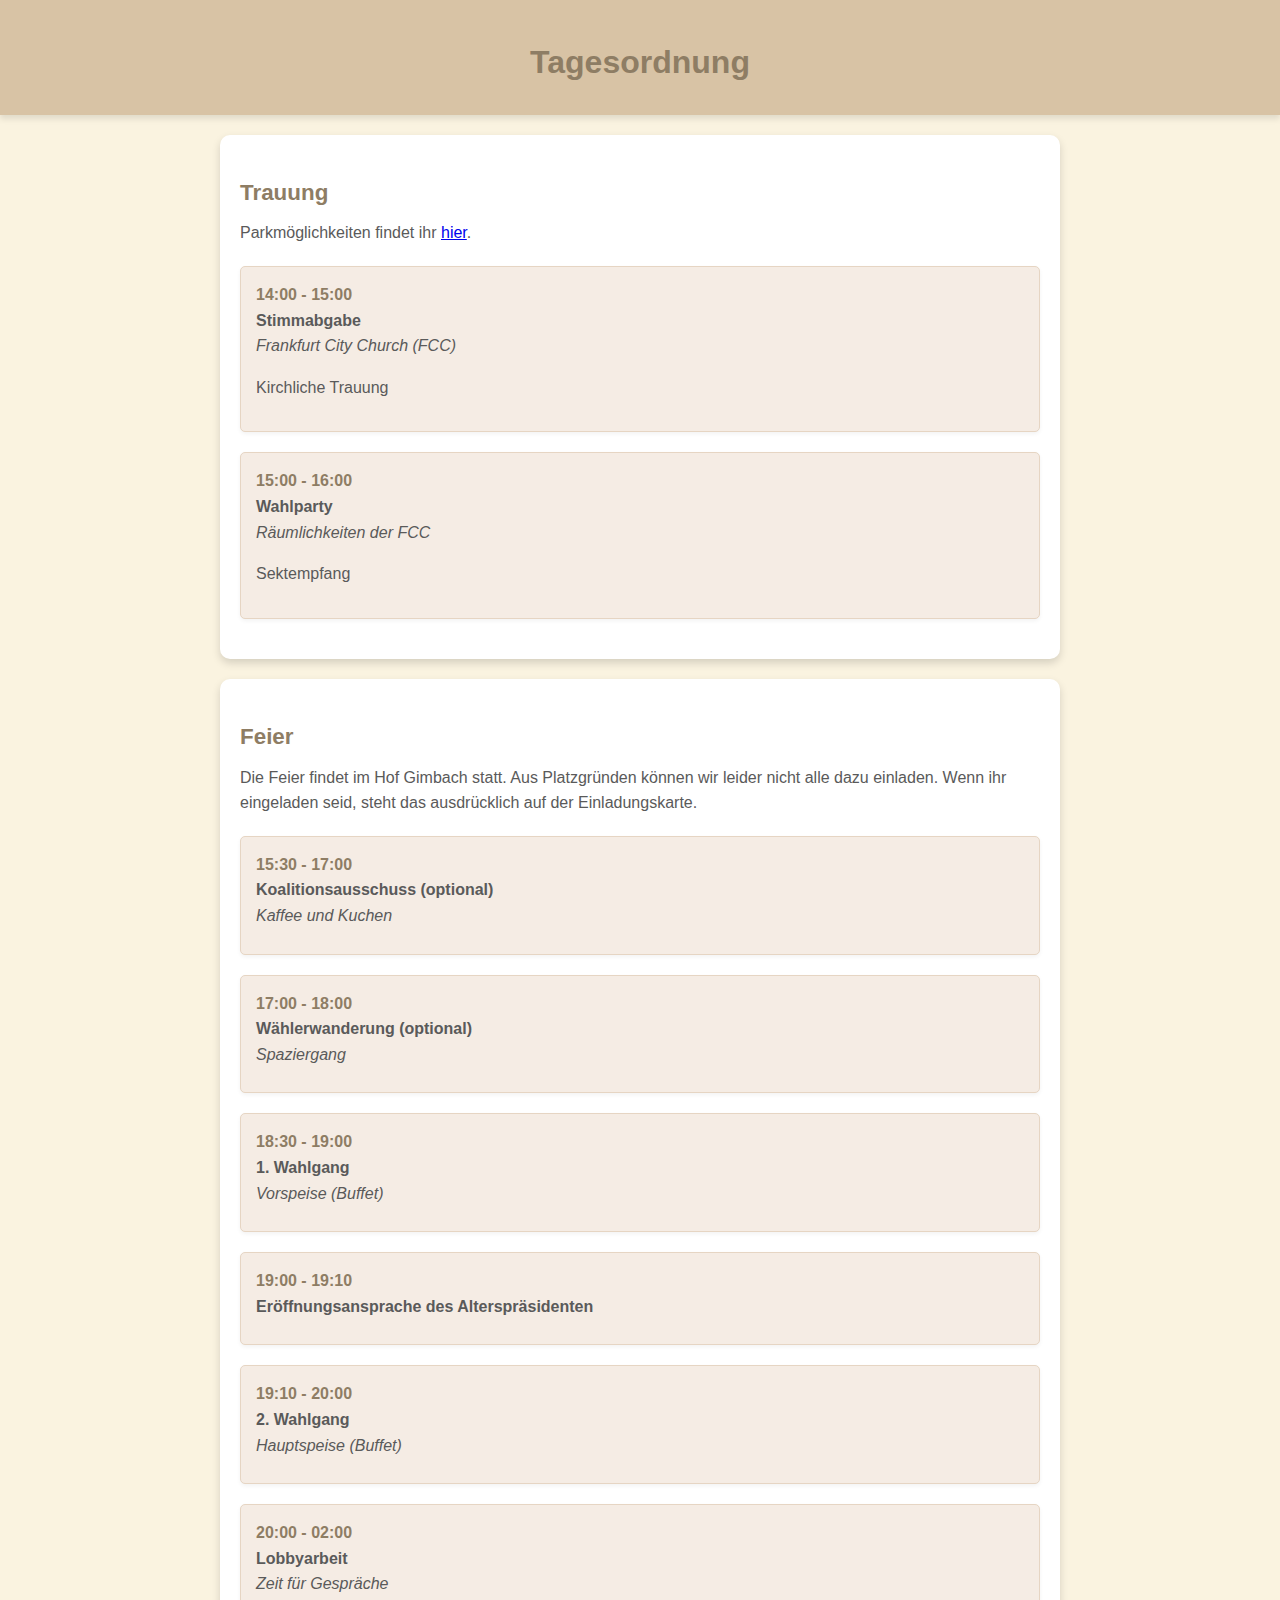
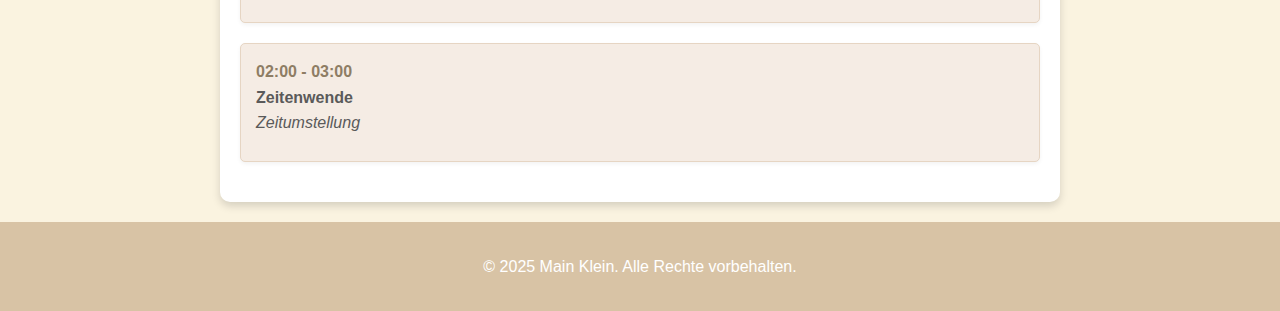
==== html/agenda.html @ e154f995 "initial commit" ====
<!DOCTYPE html>
<html lang="de">
<head>
    <meta charset="UTF-8">
    <meta name="viewport" content="width=device-width, initial-scale=1.0">
    <title>Tagesordnung</title>
    <link rel="stylesheet" type="text/css" href="../css/list.css"/>
    <link rel="stylesheet" type="text/css" href="../css/common.css"/>
</head>
<body>
    <header>
        <h1>Tagesordnung</h1>
    </header>


    <div class="container">
        <h2>Trauung</h2>
        Parkmöglichkeiten findet ihr <a href="./parking.html" target="_blank">hier</a>.
        <ul class="list">
            <li>
                <div class="item">
                    <span class="item-h1">14:00 - 15:00</span><br>
                    <span class="item-h2">Stimmabgabe</span><br>
                    <span class="item-h3">Frankfurt City Church (FCC)</span><br>
                    <p>Kirchliche Trauung</p>
                </div>
            </li>
            <li>
                <div class="item">
                    <span class="item-h1">15:00 - 16:00</span><br>
                    <span class="item-h2">Wahlparty</span><br>
                    <span class="item-h3">Räumlichkeiten der FCC</span><br>
                    <p>Sektempfang</p>
                </div>
            </li>
        </ul>
    </div>
    <div class="container">
        <h2>Feier</h2>
        Die Feier findet im Hof Gimbach statt. 
        Aus Platzgründen können wir leider nicht alle dazu einladen. 
        Wenn ihr eingeladen seid, steht das ausdrücklich auf der Einladungskarte.<br>
        <ul class="list">
            <li>
                <div class="item">
                    <span class="item-h1">15:30 - 17:00</span><br>
                    <span class="item-h2">Koalitionsausschuss (optional)</span><br>
                    <span class="item-h3">Kaffee und Kuchen</span><br>
                </div>
            </li>
            <li>
                <div class="item">
                    <span class="item-h1">17:00 - 18:00</span><br>
                    <span class="item-h2">Wählerwanderung (optional)</span><br>
                    <span class="item-h3">Spaziergang</span><br>
                </div>
            </li>
            <li>
                <div class="item">
                    <span class="item-h1">18:30 - 19:00</span><br>
                    <span class="item-h2">1. Wahlgang</span><br>
                    <span class="item-h3">Vorspeise (Buffet)</span><br>
                </div>
            </li>
            <li>
                <div class="item">
                    <span class="item-h1">19:00 - 19:10</span><br>
                    <span class="item-h2">Eröffnungsansprache des Alterspräsidenten</span><br>
                </div>
            </li>
            <li>
                <div class="item">
                    <span class="item-h1">19:10 - 20:00</span><br>
                    <span class="item-h2">2. Wahlgang</span><br>
                    <span class="item-h3">Hauptspeise (Buffet)</span><br>
                </div>
            </li>
            <li>
                <div class="item">
                    <span class="item-h1">20:00 - 02:00</span><br>
                    <span class="item-h2">Lobbyarbeit</span><br>
                    <span class="item-h3">Zeit für Gespräche</span><br>
                </div>
            </li>
            <li>
                <div class="item">
                    <span class="item-h1">02:00 - 03:00</span><br>
                    <span class="item-h2">Zeitenwende</span><br>
                    <span class="item-h3">Zeitumstellung</span><br>
                </div>
            </li>
        </ul>
    </div>

    <footer>
        <p>&copy; 2025 Main Klein. Alle Rechte vorbehalten.</p>
    </footer>
</body>
</html>
---- css/list.css ----
.list {
    list-style: none;
    padding: 0;
}
.list li {
    margin: 20px 0;
    padding: 15px;
    border: 1px solid #e6d5c3;
    background: #f5ece4;
    border-radius: 5px;
    box-shadow: 0 2px 4px rgba(0, 0, 0, 0.05);
}
.item {
    margin-bottom: 10px;
}
.item-h1 {
    font-weight: bold;
    color: #8e7d64;
}
.item-h2 {
    font-weight: bold;
}
.item-h3 {
    font-style: italic;
    color: #5a5a5a;
}
---- css/common.css ----
body {
    font-family: Arial, sans-serif;
    line-height: 1.6;
    margin: 0;
    padding: 0;
    background-color: #faf3e0;
    color: #5a5a5a;
}
header {
    background-color: #d8c3a5;
    color: #ffffff;
    padding: 1rem 0;
    text-align: center;
    box-shadow: 0 4px 6px rgba(0, 0, 0, 0.1);
}
footer {
    text-align: center;
    padding: 1rem 0;
    background-color: #d8c3a5;
    color: #ffffff;
    margin-top: 20px;
}
.container {
    max-width: 800px;
    width: 80%;
    margin: 20px auto;
    background: #ffffff;
    padding: 20px;
    border-radius: 10px;
    box-shadow: 0 4px 8px rgba(0, 0, 0, 0.15);
}
h1, h2 {
    color: #8e7d64;
    font-weight: bold;
    margin-bottom: 10px;
}
h2 {
    font-size: 1.4rem;
    margin-top: 20px;
}
.highlight {
    background-color: #f5ece4;
    padding: 5px 10px;
    border-radius: 5px;
}
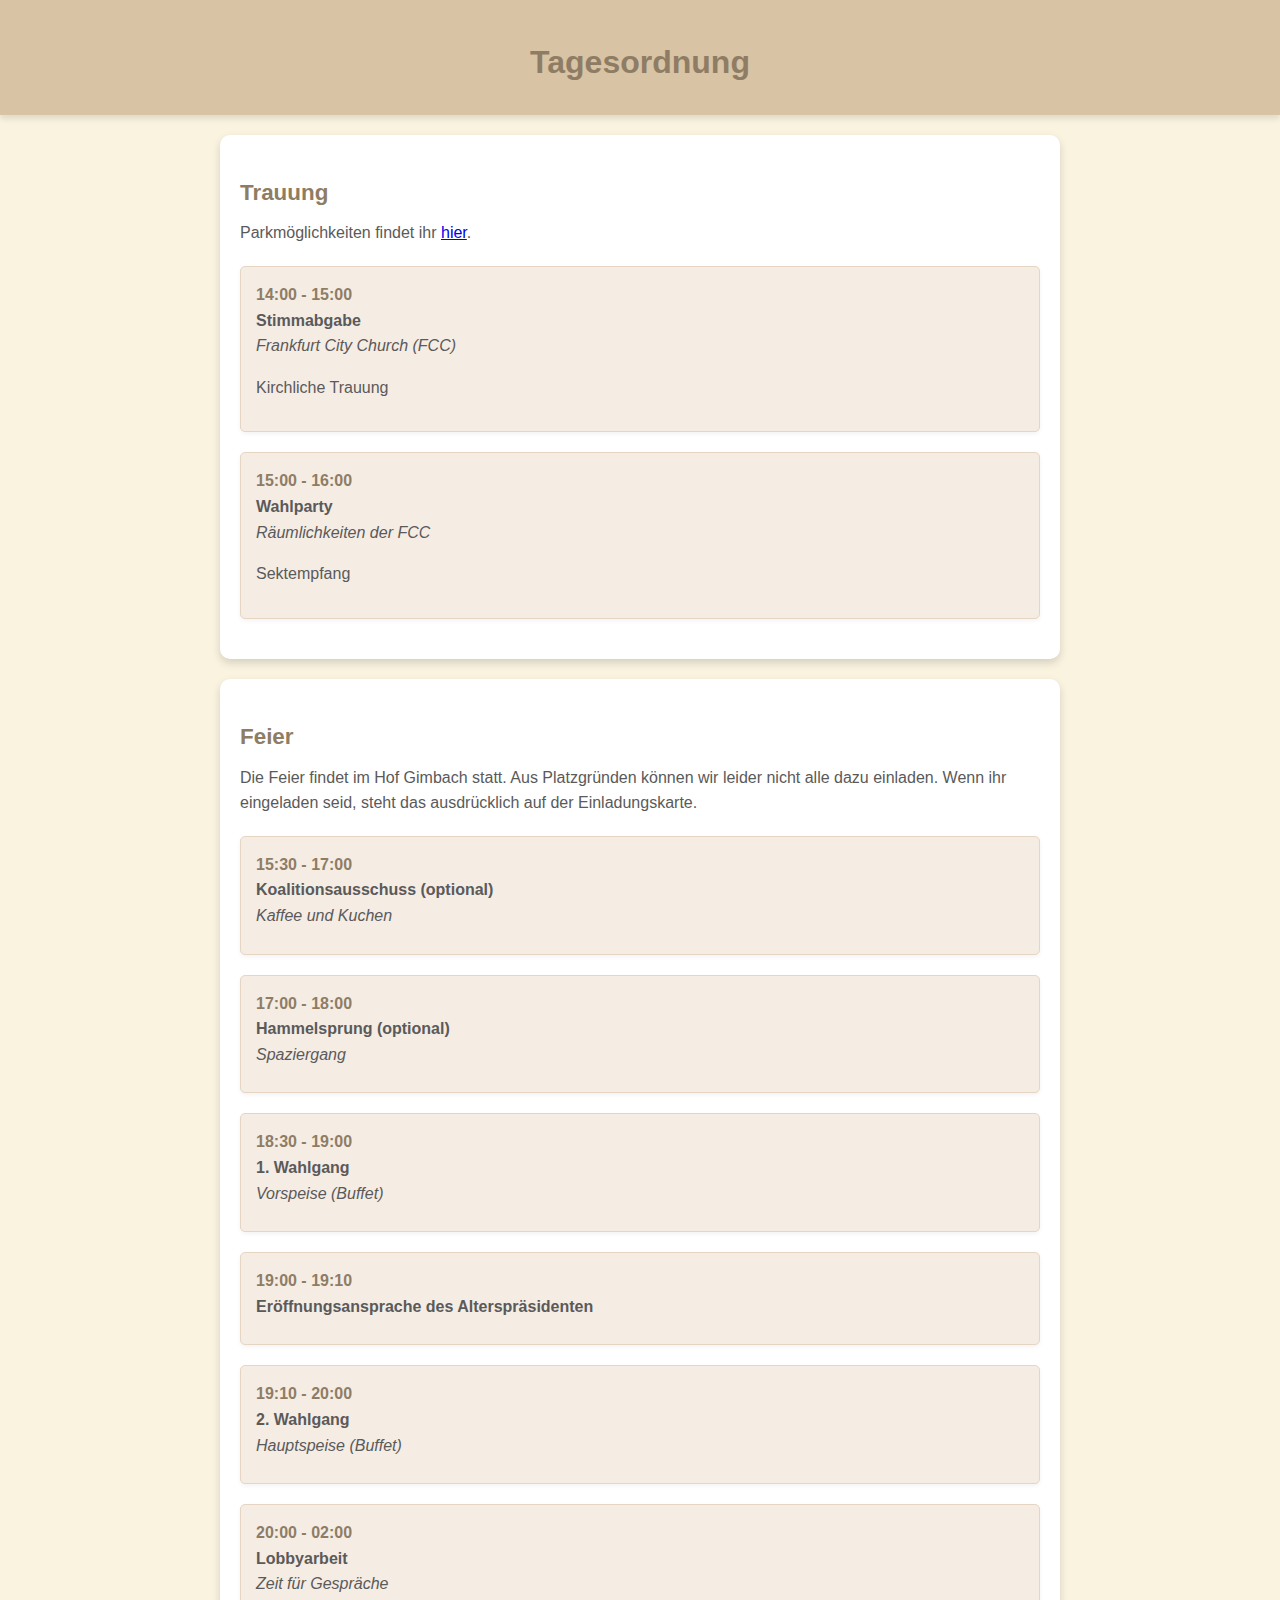
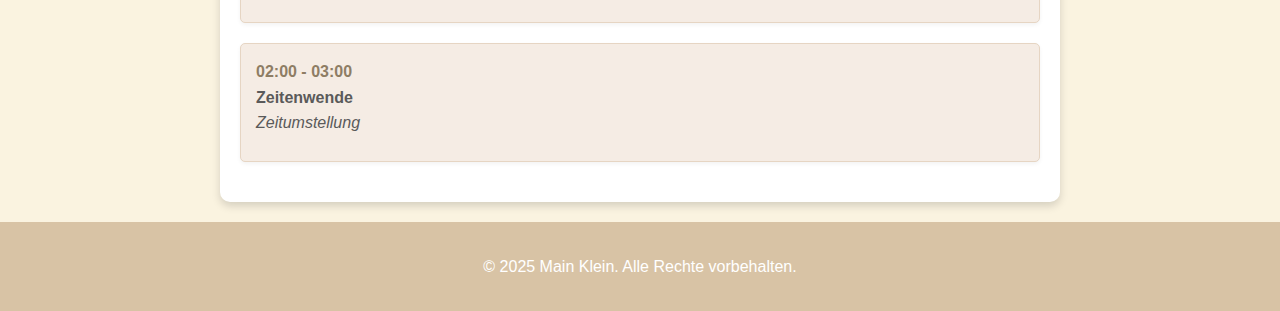
==== commit 59e4efa7: "renamed Hammelsrpung" ====
--- a/html/agenda.html
+++ b/html/agenda.html
@@ -51,7 +51,7 @@
             <li>
                 <div class="item">
                     <span class="item-h1">17:00 - 18:00</span><br>
-                    <span class="item-h2">Wählerwanderung (optional)</span><br>
+                    <span class="item-h2">Hammelsprung (optional)</span><br>
                     <span class="item-h3">Spaziergang</span><br>
                 </div>
             </li>
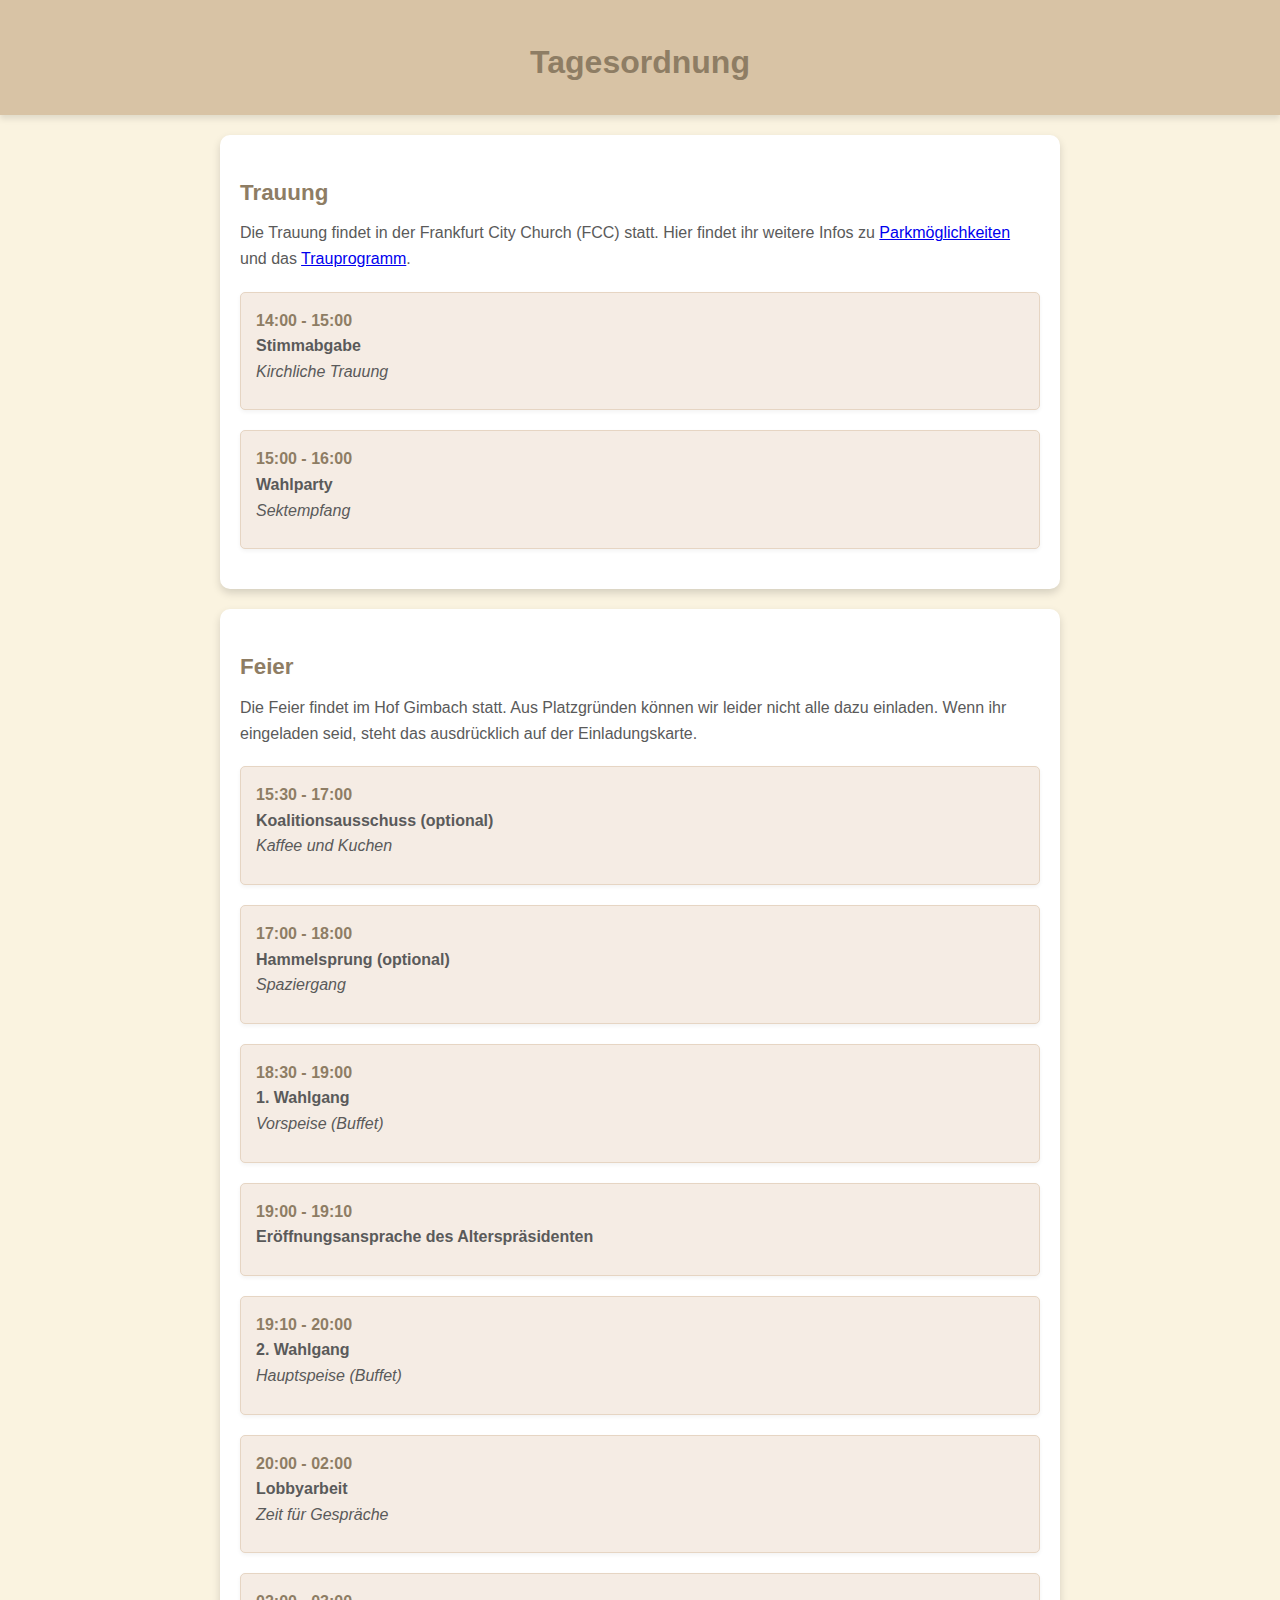
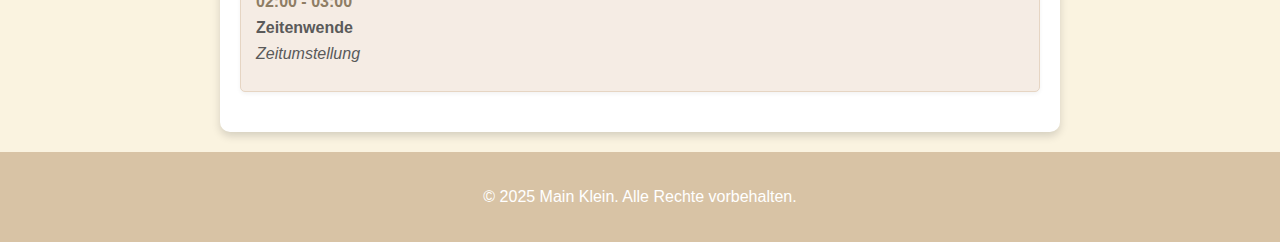
==== commit 11174979: "added link to trauprogramm" ====
--- a/html/agenda.html
+++ b/html/agenda.html
@@ -15,22 +15,22 @@
 
     <div class="container">
         <h2>Trauung</h2>
-        Parkmöglichkeiten findet ihr <a href="./parking.html" target="_blank">hier</a>.
+        Die Trauung findet in der Frankfurt City Church (FCC) statt.
+        Hier findet ihr weitere Infos zu <a href="./parking.html" target="_blank">Parkmöglichkeiten</a>
+        und das <a href="./church.html" target="_blank">Trauprogramm</a>.        
         <ul class="list">
             <li>
                 <div class="item">
                     <span class="item-h1">14:00 - 15:00</span><br>
                     <span class="item-h2">Stimmabgabe</span><br>
-                    <span class="item-h3">Frankfurt City Church (FCC)</span><br>
-                    <p>Kirchliche Trauung</p>
+                    <span class="item-h3">Kirchliche Trauung</span><br>
                 </div>
             </li>
             <li>
                 <div class="item">
                     <span class="item-h1">15:00 - 16:00</span><br>
                     <span class="item-h2">Wahlparty</span><br>
-                    <span class="item-h3">Räumlichkeiten der FCC</span><br>
-                    <p>Sektempfang</p>
+                    <span class="item-h3">Sektempfang</span><br>
                 </div>
             </li>
         </ul>
